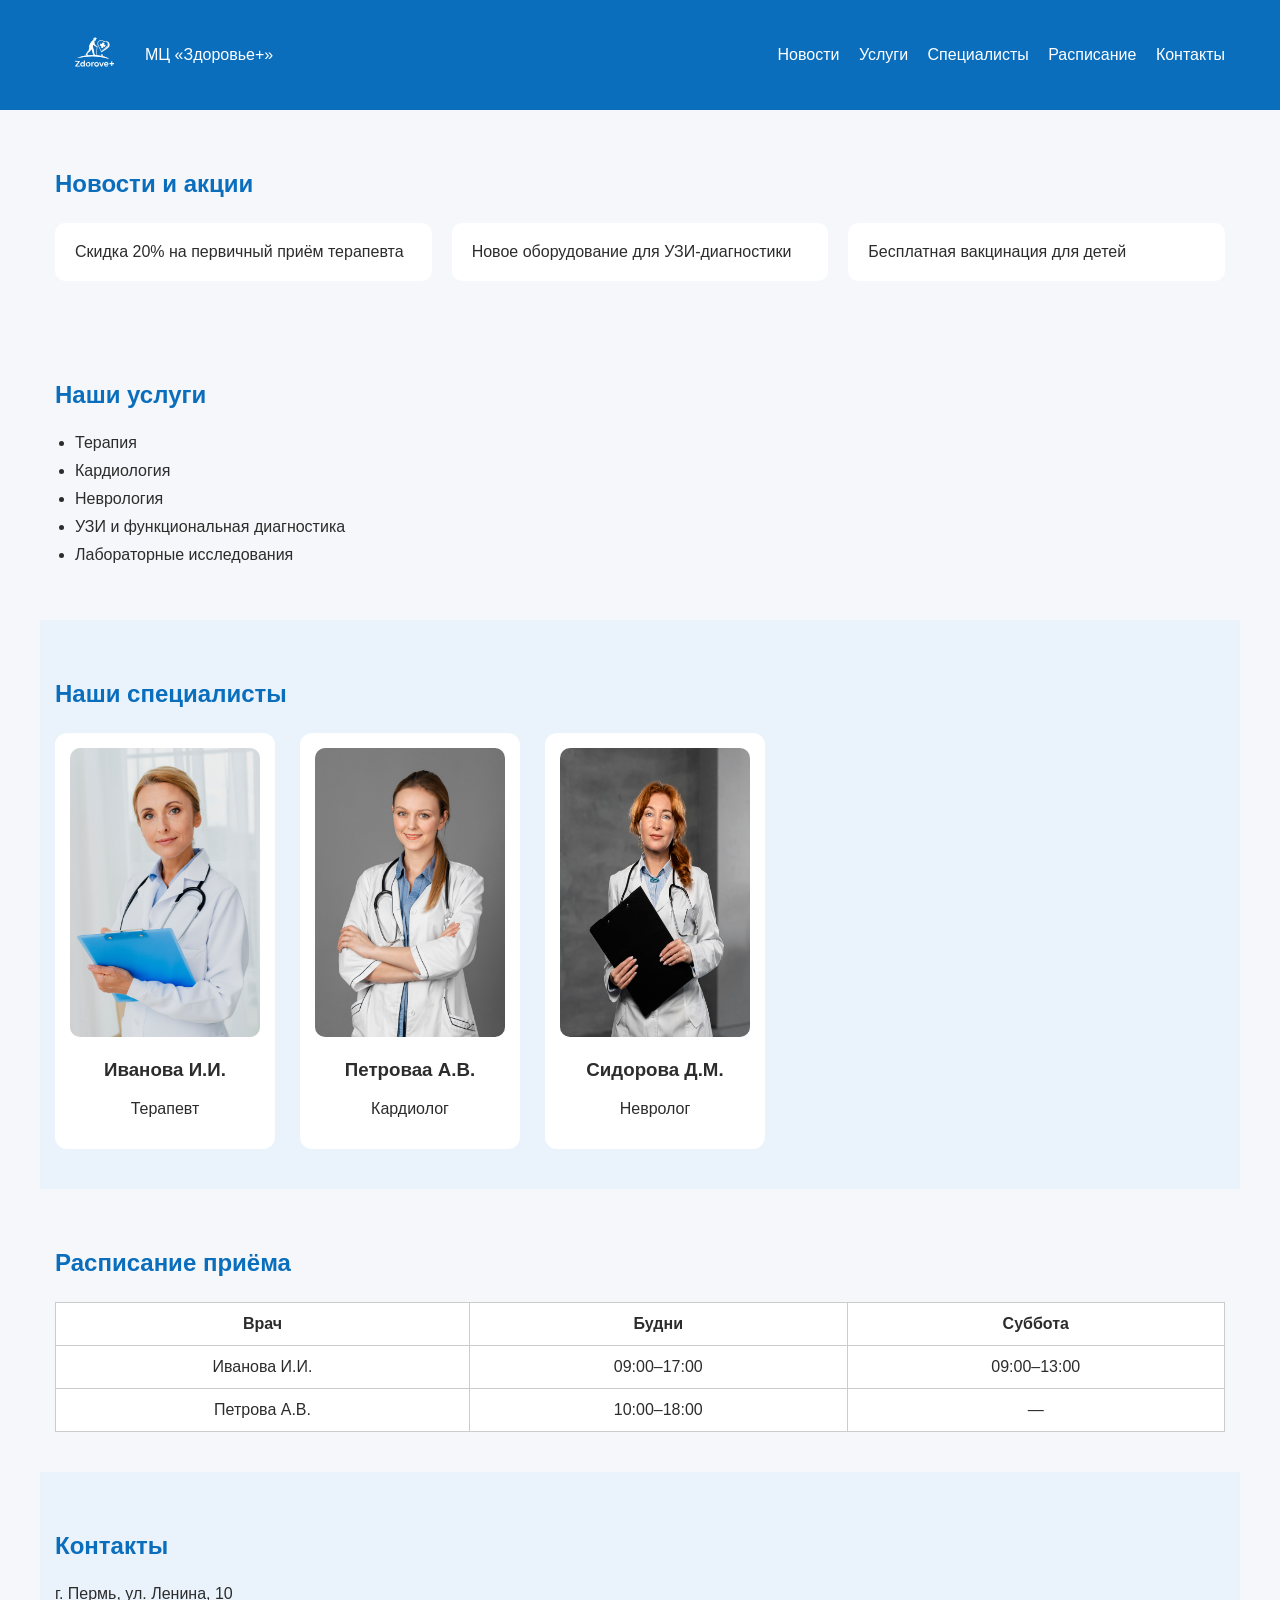
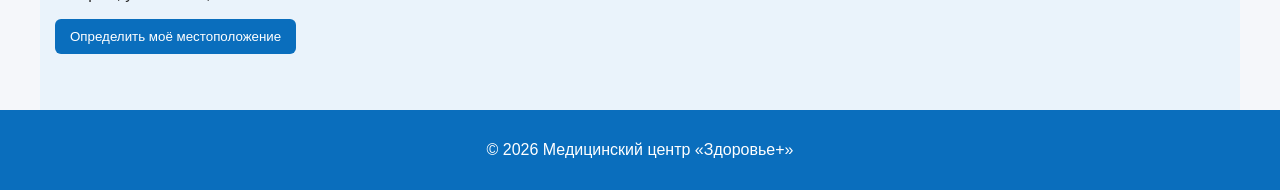
==== lab1/index.html @ 3c55ccda "lab1" ====
<!doctype html>
<html lang="ru">
  <head>
    <meta charset="UTF-8" />
    <title>Медицинский центр «Здоровье+»</title>
    <meta name="viewport" content="width=device-width, initial-scale=1.0" />
    <link rel="stylesheet" href="css/main.css" />
  </head>
  <body class="page">
    <header class="header">
      <div class="header__container">
        <div class="header__brand">
          <img src="img/logo.svg" alt="Логотип" class="header__logo" />
          <span class="header__title">МЦ «Здоровье+»</span>
        </div>

        <nav class="nav">
          <a class="nav__link" href="#news">Новости</a>
          <a class="nav__link" href="#services">Услуги</a>
          <a class="nav__link" href="#doctors">Специалисты</a>
          <a class="nav__link" href="#schedule">Расписание</a>
          <a class="nav__link" href="#contacts">Контакты</a>
        </nav>
      </div>
    </header>

    <main class="main">
      <section class="section section--news" id="news">
        <h2 class="section__title">Новости и акции</h2>

        <div class="news">
          <article class="news__item">Скидка 20% на первичный приём терапевта</article>
          <article class="news__item">Новое оборудование для УЗИ-диагностики</article>
          <article class="news__item">Бесплатная вакцинация для детей</article>
        </div>
      </section>

      <section class="section" id="services">
        <h2 class="section__title">Наши услуги</h2>

        <ul class="services">
          <li class="services__item">Терапия</li>
          <li class="services__item">Кардиология</li>
          <li class="services__item">Неврология</li>
          <li class="services__item">УЗИ и функциональная диагностика</li>
          <li class="services__item">Лабораторные исследования</li>
        </ul>
      </section>

      <section class="section section--light" id="doctors">
        <h2 class="section__title">Наши специалисты</h2>

        <div class="doctors">
          <div class="doctor-card">
            <img src="img/doctor-1.jpg" class="doctor-card__photo" alt="" />
            <h3 class="doctor-card__name">Иванова И.И.</h3>
            <p class="doctor-card__specialty">Терапевт</p>
          </div>

          <div class="doctor-card">
            <img src="img/doctor-2.jpg" class="doctor-card__photo" alt="" />
            <h3 class="doctor-card__name">Петроваа А.В.</h3>
            <p class="doctor-card__specialty">Кардиолог</p>
          </div>

          <div class="doctor-card">
            <img src="img/doctor-3.jpg" class="doctor-card__photo" alt="" />
            <h3 class="doctor-card__name">Сидорова Д.М.</h3>
            <p class="doctor-card__specialty">Невролог</p>
          </div>
        </div>
      </section>

      <section class="section" id="schedule">
        <h2 class="section__title">Расписание приёма</h2>

        <table class="schedule">
          <tr class="schedule__row">
            <th class="schedule__cell">Врач</th>
            <th class="schedule__cell">Будни</th>
            <th class="schedule__cell">Суббота</th>
          </tr>
          <tr class="schedule__row">
            <td class="schedule__cell">Иванова И.И.</td>
            <td class="schedule__cell">09:00–17:00</td>
            <td class="schedule__cell">09:00–13:00</td>
          </tr>
          <tr class="schedule__row">
            <td class="schedule__cell">Петрова А.В.</td>
            <td class="schedule__cell">10:00–18:00</td>
            <td class="schedule__cell">—</td>
          </tr>
        </table>
      </section>

      <section class="section section--light" id="contacts">
        <h2 class="section__title">Контакты</h2>

        <div class="contacts">
          <p class="contacts__text">г. Пермь, ул. Ленина, 10</p>
          <button class="contacts__button" onclick="getLocation()">Определить моё местоположение</button>
          <p class="contacts__location" id="location"></p>
        </div>
      </section>
    </main>

    <footer class="footer">
      <p class="footer__text">© 2026 Медицинский центр «Здоровье+»</p>
    </footer>

    <script src="js/geo.js"></script>
  </body>
</html>
---- lab1/css/main.css ----
:root {
  --primary: #0a6ebd;
  --secondary: #eaf3fb;
  --text: #2c2c2c;
}

* {
  box-sizing: border-box;
}

body.page {
  margin: 0;
  font-family: Arial, sans-serif;
  color: var(--text);
  background: #f5f7fa;
}

/* HEADER */
.header {
  background: var(--primary);
  color: #fff;
}

.header__container {
  max-width: 1200px;
  margin: auto;
  padding: 15px;
  display: flex;
  justify-content: space-between;
  align-items: center;
}

.header__brand {
  display: flex;
  align-items: center;
  gap: 10px;
}

.header__logo {
  width: 80px;
}

.nav__link {
  color: #fff;
  text-decoration: none;
  margin-left: 15px;
  font-weight: 500;
}

.nav__link:hover {
  text-decoration: underline;
}

/* SECTIONS */
.section {
  max-width: 1200px;
  margin: auto;
  padding: 40px 15px;
}

.section--light {
  background: var(--secondary);
}

.section__title {
  margin-bottom: 25px;
  color: var(--primary);
}

/* NEWS */
.news {
  display: grid;
  grid-template-columns: repeat(auto-fit, minmax(220px, 1fr));
  gap: 20px;
}

.news__item {
  background: #fff;
  padding: 20px;
  border-radius: 10px;
}

/* SERVICES */
.services {
  padding-left: 20px;
}

.services__item {
  margin-bottom: 10px;
}

/* DOCTORS */
.doctors {
  display: flex;
  gap: 25px;
  flex-wrap: wrap;
}

.doctor-card {
  background: #fff;
  width: 220px;
  padding: 15px;
  border-radius: 12px;
  text-align: center;
}

.doctor-card__photo {
  width: 100%;
  border-radius: 10px;
  height: 289px;
}

/* SCHEDULE */
.schedule {
  width: 100%;
  border-collapse: collapse;
  background: #fff;
}

.schedule__cell {
  border: 1px solid #ccc;
  padding: 12px;
  text-align: center;
}

/* CONTACTS */
.contacts__button {
  padding: 10px 15px;
  background: var(--primary);
  border: none;
  color: #fff;
  border-radius: 6px;
  cursor: pointer;
}

/* FOOTER */
.footer {
  background: var(--primary);
  color: #fff;
  text-align: center;
  padding: 15px;
}

/* ADAPTIVE */
@media (max-width: 768px) {
  .header__container {
    flex-direction: column;
    gap: 10px;
  }

  .nav__link {
    margin: 0 8px;
  }
}
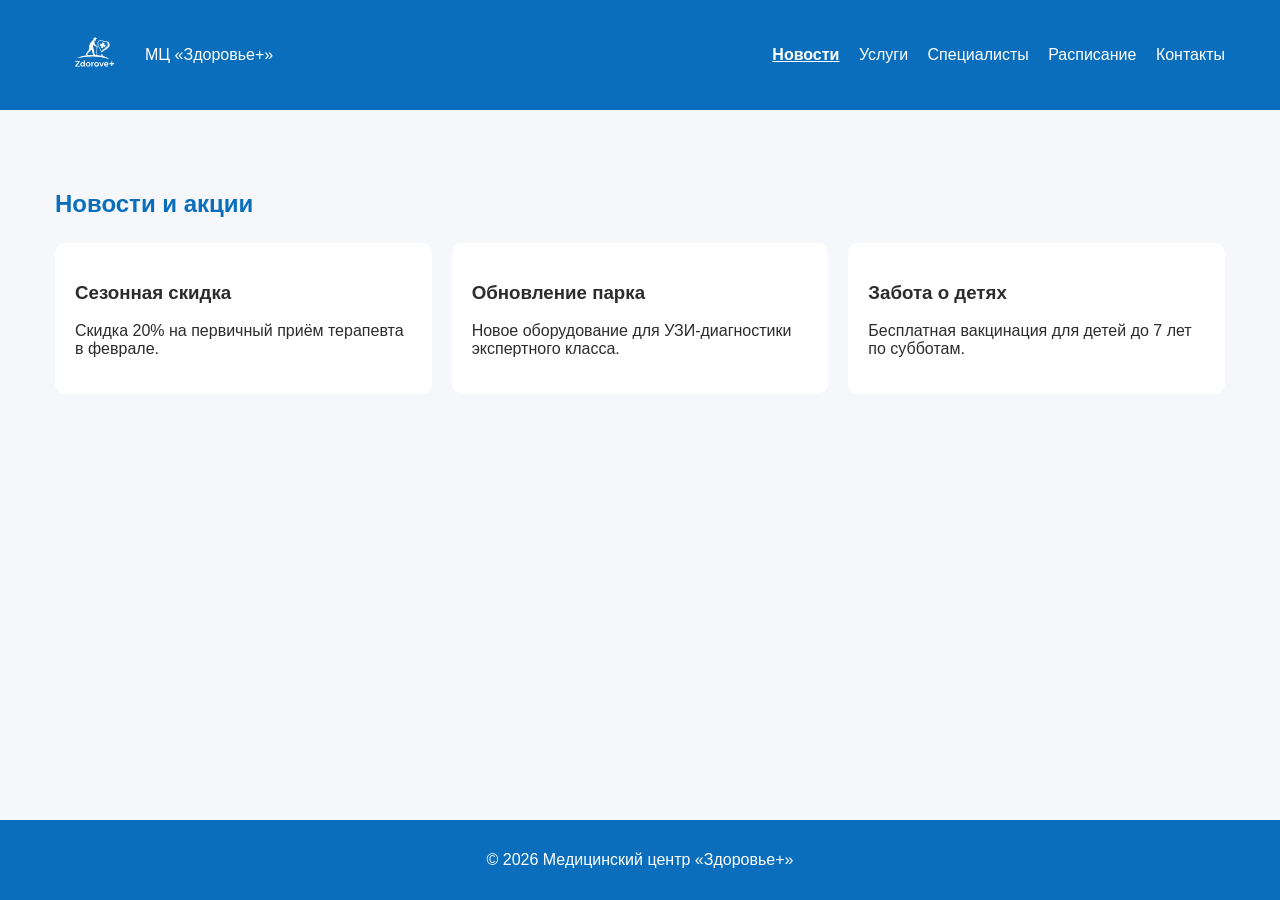
==== commit 03cd0a59: "lab3" ====
--- a/lab1/index.html
+++ b/lab1/index.html
@@ -2,7 +2,7 @@
 <html lang="ru">
   <head>
     <meta charset="UTF-8" />
-    <title>Медицинский центр «Здоровье+»</title>
+    <title>Новости - МЦ «Здоровье+»</title>
     <meta name="viewport" content="width=device-width, initial-scale=1.0" />
     <link rel="stylesheet" href="css/main.css" />
   </head>
@@ -15,11 +15,11 @@
         </div>
 
         <nav class="nav">
-          <a class="nav__link" href="#news">Новости</a>
-          <a class="nav__link" href="#services">Услуги</a>
-          <a class="nav__link" href="#doctors">Специалисты</a>
-          <a class="nav__link" href="#schedule">Расписание</a>
-          <a class="nav__link" href="#contacts">Контакты</a>
+          <a class="nav__link nav__link--active" href="index.html">Новости</a>
+          <a class="nav__link" href="services.html">Услуги</a>
+          <a class="nav__link" href="doctors.html">Специалисты</a>
+          <a class="nav__link" href="schedule.html">Расписание</a>
+          <a class="nav__link" href="contacts.html">Контакты</a>
         </nav>
       </div>
     </header>
@@ -29,77 +29,18 @@
         <h2 class="section__title">Новости и акции</h2>
 
         <div class="news">
-          <article class="news__item">Скидка 20% на первичный приём терапевта</article>
-          <article class="news__item">Новое оборудование для УЗИ-диагностики</article>
-          <article class="news__item">Бесплатная вакцинация для детей</article>
-        </div>
-      </section>
-
-      <section class="section" id="services">
-        <h2 class="section__title">Наши услуги</h2>
-
-        <ul class="services">
-          <li class="services__item">Терапия</li>
-          <li class="services__item">Кардиология</li>
-          <li class="services__item">Неврология</li>
-          <li class="services__item">УЗИ и функциональная диагностика</li>
-          <li class="services__item">Лабораторные исследования</li>
-        </ul>
-      </section>
-
-      <section class="section section--light" id="doctors">
-        <h2 class="section__title">Наши специалисты</h2>
-
-        <div class="doctors">
-          <div class="doctor-card">
-            <img src="img/doctor-1.jpg" class="doctor-card__photo" alt="" />
-            <h3 class="doctor-card__name">Иванова И.И.</h3>
-            <p class="doctor-card__specialty">Терапевт</p>
-          </div>
-
-          <div class="doctor-card">
-            <img src="img/doctor-2.jpg" class="doctor-card__photo" alt="" />
-            <h3 class="doctor-card__name">Петроваа А.В.</h3>
-            <p class="doctor-card__specialty">Кардиолог</p>
-          </div>
-
-          <div class="doctor-card">
-            <img src="img/doctor-3.jpg" class="doctor-card__photo" alt="" />
-            <h3 class="doctor-card__name">Сидорова Д.М.</h3>
-            <p class="doctor-card__specialty">Невролог</p>
-          </div>
-        </div>
-      </section>
-
-      <section class="section" id="schedule">
-        <h2 class="section__title">Расписание приёма</h2>
-
-        <table class="schedule">
-          <tr class="schedule__row">
-            <th class="schedule__cell">Врач</th>
-            <th class="schedule__cell">Будни</th>
-            <th class="schedule__cell">Суббота</th>
-          </tr>
-          <tr class="schedule__row">
-            <td class="schedule__cell">Иванова И.И.</td>
-            <td class="schedule__cell">09:00–17:00</td>
-            <td class="schedule__cell">09:00–13:00</td>
-          </tr>
-          <tr class="schedule__row">
-            <td class="schedule__cell">Петрова А.В.</td>
-            <td class="schedule__cell">10:00–18:00</td>
-            <td class="schedule__cell">—</td>
-          </tr>
-        </table>
-      </section>
-
-      <section class="section section--light" id="contacts">
-        <h2 class="section__title">Контакты</h2>
-
-        <div class="contacts">
-          <p class="contacts__text">г. Пермь, ул. Ленина, 10</p>
-          <button class="contacts__button" onclick="getLocation()">Определить моё местоположение</button>
-          <p class="contacts__location" id="location"></p>
+          <article class="news__item">
+            <h3>Сезонная скидка</h3>
+            <p>Скидка 20% на первичный приём терапевта в феврале.</p>
+          </article>
+          <article class="news__item">
+            <h3>Обновление парка</h3>
+            <p>Новое оборудование для УЗИ-диагностики экспертного класса.</p>
+          </article>
+          <article class="news__item">
+            <h3>Забота о детях</h3>
+            <p>Бесплатная вакцинация для детей до 7 лет по субботам.</p>
+          </article>
         </div>
       </section>
     </main>
@@ -107,7 +48,5 @@
     <footer class="footer">
       <p class="footer__text">© 2026 Медицинский центр «Здоровье+»</p>
     </footer>
-
-    <script src="js/geo.js"></script>
   </body>
 </html>
--- a/lab1/css/main.css
+++ b/lab1/css/main.css
@@ -13,9 +13,11 @@
   font-family: Arial, sans-serif;
   color: var(--text);
   background: #f5f7fa;
+  display: flex;
+  flex-direction: column;
+  min-height: 100vh;
 }
 
-/* HEADER */
 .header {
   background: var(--primary);
   color: #fff;
@@ -51,11 +53,19 @@
   text-decoration: underline;
 }
 
-/* SECTIONS */
+.nav__link--active {
+  text-decoration: underline;
+  font-weight: bold;
+}
+
+.main {
+  flex: 1;
+}
+
 .section {
   max-width: 1200px;
   margin: auto;
-  padding: 40px 15px;
+  padding: 60px 15px;
 }
 
 .section--light {
@@ -67,7 +77,6 @@
   color: var(--primary);
 }
 
-/* NEWS */
 .news {
   display: grid;
   grid-template-columns: repeat(auto-fit, minmax(220px, 1fr));
@@ -80,7 +89,6 @@
   border-radius: 10px;
 }
 
-/* SERVICES */
 .services {
   padding-left: 20px;
 }
@@ -89,7 +97,6 @@
   margin-bottom: 10px;
 }
 
-/* DOCTORS */
 .doctors {
   display: flex;
   gap: 25px;
@@ -110,7 +117,6 @@
   height: 289px;
 }
 
-/* SCHEDULE */
 .schedule {
   width: 100%;
   border-collapse: collapse;
@@ -123,7 +129,6 @@
   text-align: center;
 }
 
-/* CONTACTS */
 .contacts__button {
   padding: 10px 15px;
   background: var(--primary);
@@ -133,7 +138,6 @@
   cursor: pointer;
 }
 
-/* FOOTER */
 .footer {
   background: var(--primary);
   color: #fff;
@@ -141,7 +145,6 @@
   padding: 15px;
 }
 
-/* ADAPTIVE */
 @media (max-width: 768px) {
   .header__container {
     flex-direction: column;
